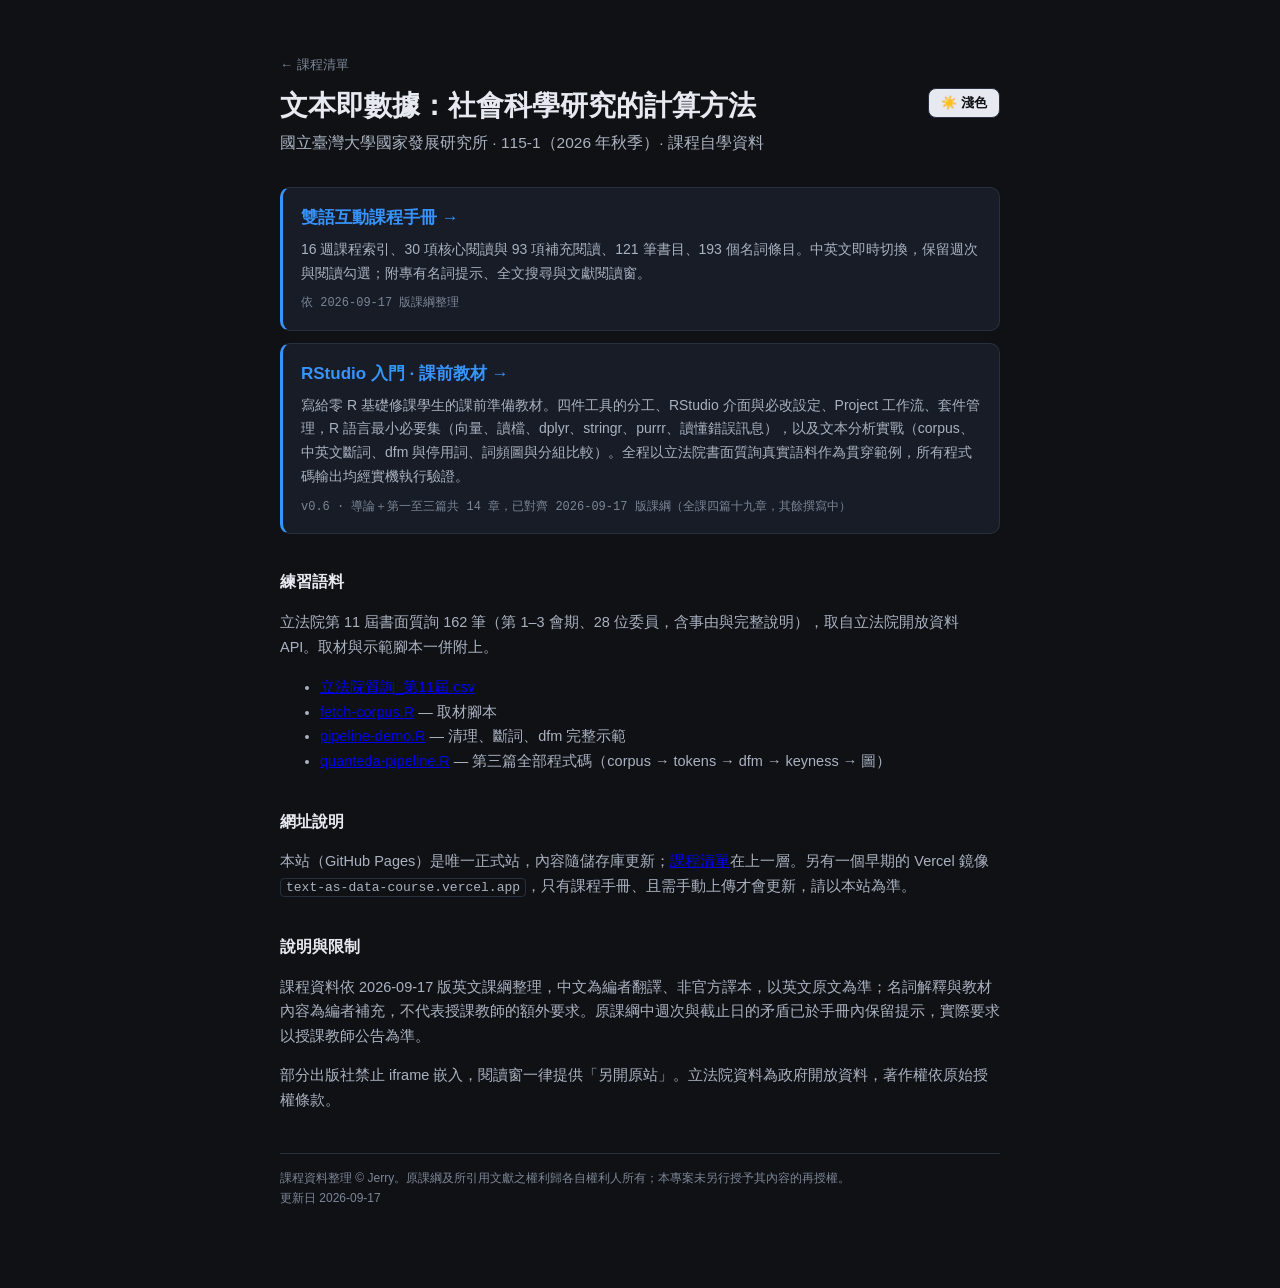
==== text-as-data/index.html @ 8518a61b "改為多課程結構：根首頁列出課程，各課獨立資料夾 - 新增根目錄 index.html 作為課程清單首頁（卡片式，附新增課程的說明與目錄結構圖） - 既有內容整體移入 text-as-data/（git" ====
<!DOCTYPE html>
<html lang="zh-Hant" data-theme="dark">
<head>
<meta charset="utf-8">
<meta name="viewport" content="width=device-width,initial-scale=1">
<title>文本即數據 · 課程資料</title>
<style>
  :root{--bg:#0f1115;--surface:#171c26;--text:#e6e9ef;--text-dim:#aab2c0;--text-faint:#7c8696;
    --border:#28303f;--accent:#3794ff;}
  html[data-theme="light"]{--bg:#f5f6f8;--surface:#ffffff;--text:#1b2430;--text-dim:#4a5566;
    --text-faint:#7c8696;--border:#dce0e8;--accent:#0a66c2;}
  *{box-sizing:border-box;}
  body{margin:0;background:var(--bg);color:var(--text);line-height:1.7;font-size:16px;
    font-family:-apple-system,BlinkMacSystemFont,"Segoe UI","PingFang TC","Microsoft JhengHei",sans-serif;
    -webkit-font-smoothing:antialiased;}
  .wrap{max-width:760px;margin:0 auto;padding:54px 20px 80px;}
  .top{display:flex;align-items:flex-start;gap:12px;margin-bottom:6px;}
  h1{font-size:28px;margin:0;line-height:1.3;}
  .themebtn{margin-left:auto;flex:0 0 auto;border:1px solid var(--border);border-radius:8px;
    padding:5px 12px;cursor:pointer;font-size:13px;font-weight:600;background:var(--text);color:var(--bg);}
  .sub{color:var(--text-dim);margin:4px 0 30px;font-size:15.5px;}
  a.card{display:block;text-decoration:none;color:inherit;background:var(--surface);
    border:1px solid var(--border);border-left:3px solid var(--accent);border-radius:10px;
    padding:16px 18px;margin:12px 0;}
  a.card:hover{border-color:var(--accent);}
  a.card .t{font-size:17px;font-weight:700;color:var(--accent);}
  a.card .d{font-size:14px;color:var(--text-dim);margin-top:5px;}
  a.card .m{font-size:12px;color:var(--text-faint);margin-top:8px;font-family:ui-monospace,monospace;}
  h2{font-size:16px;margin:34px 0 8px;}
  p,li{font-size:14.5px;color:var(--text-dim);}
  code{background:var(--bg);border:1px solid var(--border);padding:1px 5px;border-radius:4px;font-size:13px;}
  footer{margin-top:40px;padding-top:14px;border-top:1px solid var(--border);
    font-size:12px;color:var(--text-faint);}
</style>
</head>
<body>
<div class="wrap">
  <p style="margin:0 0 12px;font-size:13px;"><a href="../" style="color:var(--text-faint);text-decoration:none;">← 課程清單</a></p>
  <div class="top">
    <h1>文本即數據：社會科學研究的計算方法</h1>
    <button class="themebtn" id="themeBtn">☀️ 淺色</button>
  </div>
  <p class="sub">國立臺灣大學國家發展研究所 · 115-1（2026 年秋季）· 課程自學資料</p>

  <a class="card" href="text-as-data-course.html">
    <div class="t">雙語互動課程手冊 →</div>
    <div class="d">16 週課程索引、30 項核心閱讀與 93 項補充閱讀、121 筆書目、193 個名詞條目。中英文即時切換，保留週次與閱讀勾選；附專有名詞提示、全文搜尋與文獻閱讀窗。</div>
    <div class="m">依 2026-09-17 版課綱整理</div>
  </a>

  <a class="card" href="rstudio-intro.html">
    <div class="t">RStudio 入門 · 課前教材 →</div>
    <div class="d">寫給零 R 基礎修課學生的課前準備教材。四件工具的分工、RStudio 介面與必改設定、Project 工作流、套件管理，R 語言最小必要集（向量、讀檔、dplyr、stringr、purrr、讀懂錯誤訊息），以及文本分析實戰（corpus、中英文斷詞、dfm 與停用詞、詞頻圖與分組比較）。全程以立法院書面質詢真實語料作為貫穿範例，所有程式碼輸出均經實機執行驗證。</div>
    <div class="m">v0.6 · 導論＋第一至三篇共 14 章，已對齊 2026-09-17 版課綱（全課四篇十九章，其餘撰寫中）</div>
  </a>

  <h2>練習語料</h2>
  <p>立法院第 11 屆書面質詢 162 筆（第 1–3 會期、28 位委員，含事由與完整說明），取自立法院開放資料 API。取材與示範腳本一併附上。</p>
  <ul>
    <li><a href="data/%E7%AB%8B%E6%B3%95%E9%99%A2%E8%B3%AA%E8%A9%A2_%E7%AC%AC11%E5%B1%86.csv">立法院質詢_第11屆.csv</a></li>
    <li><a href="data/fetch-corpus.R">fetch-corpus.R</a> — 取材腳本</li>
    <li><a href="data/pipeline-demo.R">pipeline-demo.R</a> — 清理、斷詞、dfm 完整示範</li>
    <li><a href="data/quanteda-pipeline.R">quanteda-pipeline.R</a> — 第三篇全部程式碼（corpus → tokens → dfm → keyness → 圖）</li>
  </ul>

  <h2>網址說明</h2>
  <p>本站（GitHub Pages）是唯一正式站，內容隨儲存庫更新；<a href="../">課程清單</a>在上一層。另有一個早期的 Vercel 鏡像 <code>text-as-data-course.vercel.app</code>，只有課程手冊、且需手動上傳才會更新，請以本站為準。</p>

  <h2>說明與限制</h2>
  <p>課程資料依 2026-09-17 版英文課綱整理，中文為編者翻譯、非官方譯本，以英文原文為準；名詞解釋與教材內容為編者補充，不代表授課教師的額外要求。原課綱中週次與截止日的矛盾已於手冊內保留提示，實際要求以授課教師公告為準。</p>
  <p>部分出版社禁止 iframe 嵌入，閱讀窗一律提供「另開原站」。立法院資料為政府開放資料，著作權依原始授權條款。</p>

  <footer>
    課程資料整理 © Jerry。原課綱及所引用文獻之權利歸各自權利人所有；本專案未另行授予其內容的再授權。<br>
    更新日 2026-09-17
  </footer>
</div>
<script>
  var root=document.documentElement,btn=document.getElementById('themeBtn');
  function setTheme(t){root.setAttribute('data-theme',t);btn.textContent=(t==='dark'?'☀️ 淺色':'🌙 深色');}
  btn.addEventListener('click',function(){setTheme(root.getAttribute('data-theme')==='dark'?'light':'dark');});
  setTheme('dark');
</script>
</body>
</html>
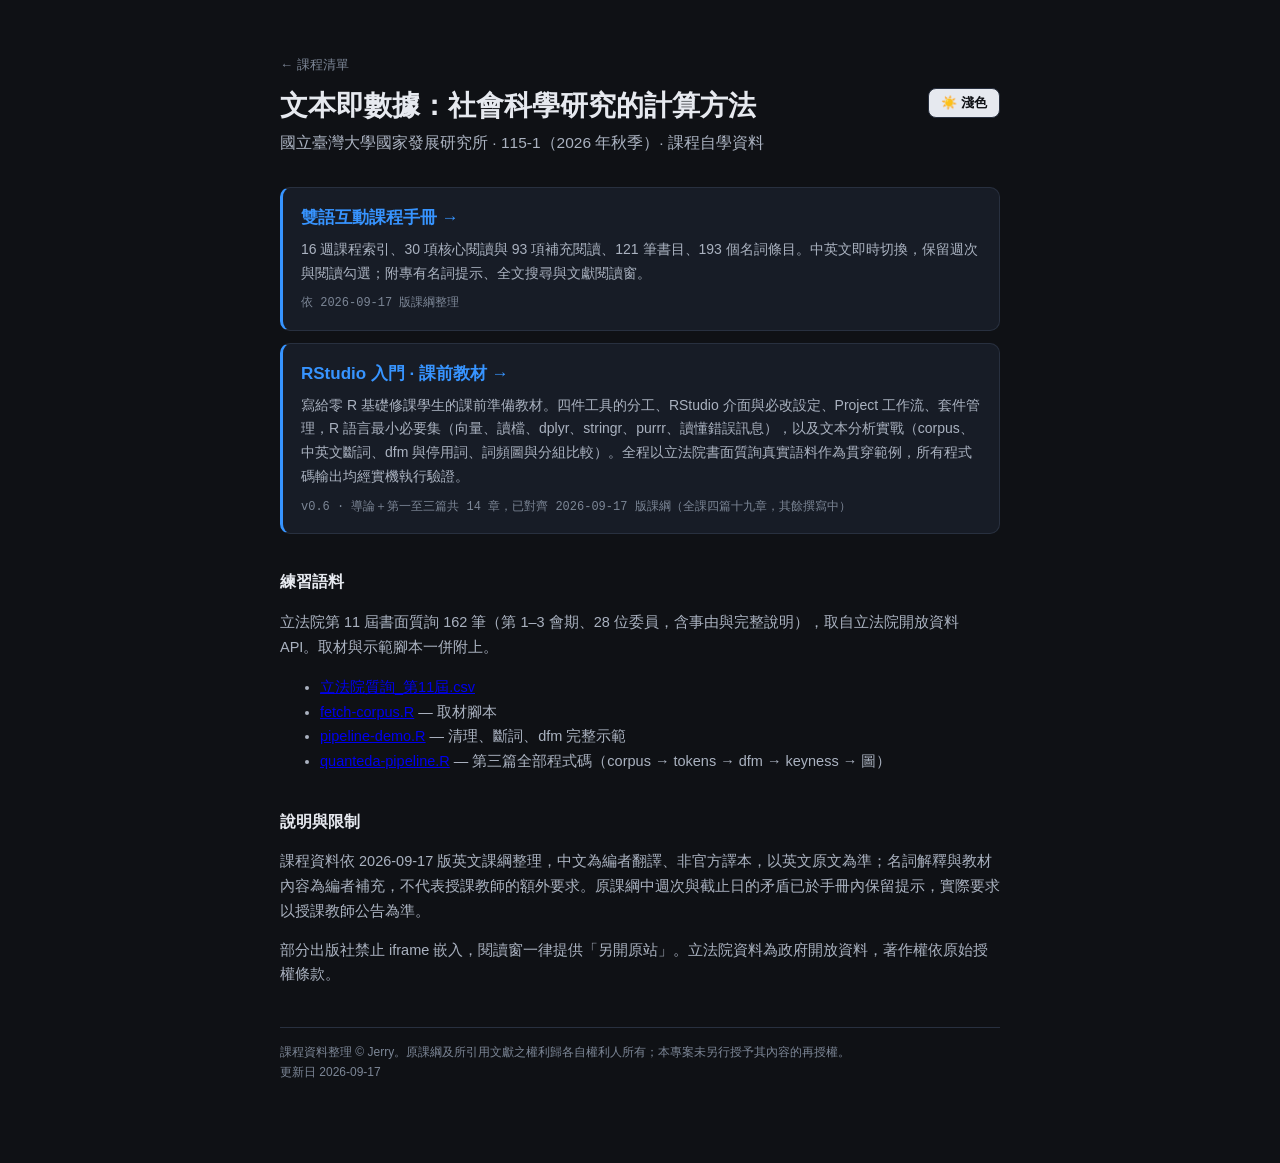
==== commit 366c5476: "首頁改版：移除管理用說明，重做對外版面 - 移除「這個站怎麼長大」與目錄結構圖、以及新增課程的操作說明（改只留在 README） - 移除轉址與 Vercel 鏡像的內部說明；課程頁的「網址說明」一併" ====
--- a/text-as-data/index.html
+++ b/text-as-data/index.html
@@ -63,9 +63,6 @@
     <li><a href="data/quanteda-pipeline.R">quanteda-pipeline.R</a> — 第三篇全部程式碼（corpus → tokens → dfm → keyness → 圖）</li>
   </ul>
 
-  <h2>網址說明</h2>
-  <p>本站（GitHub Pages）是唯一正式站，內容隨儲存庫更新；<a href="../">課程清單</a>在上一層。另有一個早期的 Vercel 鏡像 <code>text-as-data-course.vercel.app</code>，只有課程手冊、且需手動上傳才會更新，請以本站為準。</p>
-
   <h2>說明與限制</h2>
   <p>課程資料依 2026-09-17 版英文課綱整理，中文為編者翻譯、非官方譯本，以英文原文為準；名詞解釋與教材內容為編者補充，不代表授課教師的額外要求。原課綱中週次與截止日的矛盾已於手冊內保留提示，實際要求以授課教師公告為準。</p>
   <p>部分出版社禁止 iframe 嵌入，閱讀窗一律提供「另開原站」。立法院資料為政府開放資料，著作權依原始授權條款。</p>
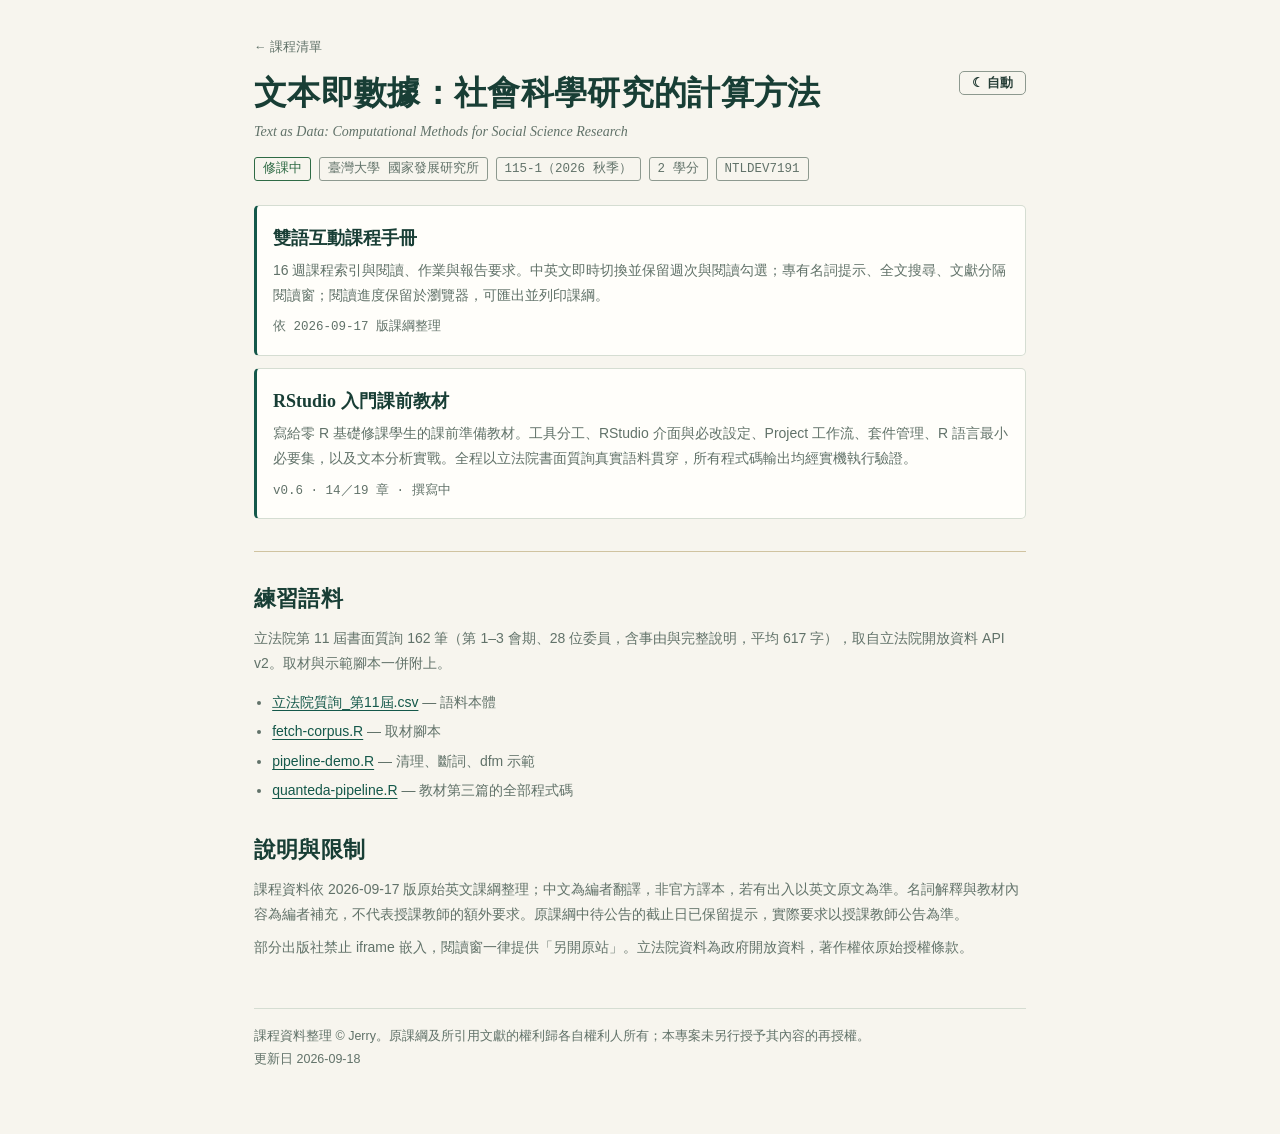
==== commit f2a0b879: "建立「紙與墨」設計系統，首頁與課程頁先行套用 以雙語課程手冊的米紙／墨綠／襯線語彙為全站標準，並補上它原本缺少的夜間版。  design/ - tokens.css：唯一真實來源，日間沿用手冊現值，夜" ====
--- a/text-as-data/index.html
+++ b/text-as-data/index.html
@@ -1,82 +1,90 @@
 <!DOCTYPE html>
-<html lang="zh-Hant" data-theme="dark">
+<html lang="zh-Hant">
 <head>
 <meta charset="utf-8">
 <meta name="viewport" content="width=device-width,initial-scale=1">
 <title>文本即數據 · 課程資料</title>
+<meta name="description" content="文本即數據：社會科學研究的計算方法 — 課程手冊、課前教材與練習語料。">
+<script>(function(){try{var t=localStorage.getItem('class-theme');
+if(t==='light'||t==='dark')document.documentElement.setAttribute('data-theme',t);}catch(e){}})();</script>
+<link rel="stylesheet" href="../design/tokens.css">
 <style>
-  :root{--bg:#0f1115;--surface:#171c26;--text:#e6e9ef;--text-dim:#aab2c0;--text-faint:#7c8696;
-    --border:#28303f;--accent:#3794ff;}
-  html[data-theme="light"]{--bg:#f5f6f8;--surface:#ffffff;--text:#1b2430;--text-dim:#4a5566;
-    --text-faint:#7c8696;--border:#dce0e8;--accent:#0a66c2;}
-  *{box-sizing:border-box;}
-  body{margin:0;background:var(--bg);color:var(--text);line-height:1.7;font-size:16px;
-    font-family:-apple-system,BlinkMacSystemFont,"Segoe UI","PingFang TC","Microsoft JhengHei",sans-serif;
-    -webkit-font-smoothing:antialiased;}
-  .wrap{max-width:760px;margin:0 auto;padding:54px 20px 80px;}
-  .top{display:flex;align-items:flex-start;gap:12px;margin-bottom:6px;}
-  h1{font-size:28px;margin:0;line-height:1.3;}
-  .themebtn{margin-left:auto;flex:0 0 auto;border:1px solid var(--border);border-radius:8px;
-    padding:5px 12px;cursor:pointer;font-size:13px;font-weight:600;background:var(--text);color:var(--bg);}
-  .sub{color:var(--text-dim);margin:4px 0 30px;font-size:15.5px;}
-  a.card{display:block;text-decoration:none;color:inherit;background:var(--surface);
-    border:1px solid var(--border);border-left:3px solid var(--accent);border-radius:10px;
-    padding:16px 18px;margin:12px 0;}
-  a.card:hover{border-color:var(--accent);}
-  a.card .t{font-size:17px;font-weight:700;color:var(--accent);}
-  a.card .d{font-size:14px;color:var(--text-dim);margin-top:5px;}
-  a.card .m{font-size:12px;color:var(--text-faint);margin-top:8px;font-family:ui-monospace,monospace;}
-  h2{font-size:16px;margin:34px 0 8px;}
-  p,li{font-size:14.5px;color:var(--text-dim);}
-  code{background:var(--bg);border:1px solid var(--border);padding:1px 5px;border-radius:4px;font-size:13px;}
-  footer{margin-top:40px;padding-top:14px;border-top:1px solid var(--border);
-    font-size:12px;color:var(--text-faint);}
+  .wrap{max-width:var(--measure-ui);margin:0 auto;padding:var(--sp-6) var(--sp-5) var(--sp-8);}
+  .masthead{display:flex;align-items:flex-start;gap:var(--sp-4);}
+  .masthead h1{font-size:var(--fs-h1);}
+  .cen{font-family:var(--font-serif);font-style:italic;font-size:var(--fs-sm);
+    color:var(--muted);margin:var(--sp-1) 0 var(--sp-3);}
+  .tags{display:flex;flex-wrap:wrap;gap:var(--sp-2);margin-bottom:var(--sp-5);}
+
+  .res{display:grid;gap:var(--sp-3);margin-bottom:var(--sp-6);}
+  .res a{display:block;text-decoration:none;color:var(--text);background:var(--surface);
+    border:1px solid var(--line);border-left:3px solid var(--accent);
+    border-radius:var(--r-md);padding:var(--sp-4) var(--sp-4);
+    transition:border-color var(--motion);}
+  .res a:hover{border-color:var(--accent);}
+  .res .n{font-family:var(--font-serif);font-size:var(--fs-h3);color:var(--heading);
+    font-weight:600;display:block;margin-bottom:var(--sp-1);}
+  .res .d{font-size:var(--fs-sm);color:var(--muted);display:block;}
+  .res .m{font-size:var(--fs-xs);color:var(--muted);font-family:var(--font-mono);
+    display:block;margin-top:var(--sp-2);}
+
+  h2{margin:var(--sp-6) 0 var(--sp-3);}
+  p{font-size:var(--fs-sm);color:var(--muted);margin:var(--sp-2) 0;}
+  ul{font-size:var(--fs-sm);color:var(--muted);padding-left:1.3em;}
+  li{margin:var(--sp-1) 0;}
+  @media(max-width:560px){ .wrap{padding:var(--sp-5) var(--sp-4) var(--sp-7);} }
 </style>
 </head>
 <body>
 <div class="wrap">
-  <p style="margin:0 0 12px;font-size:13px;"><a href="../" style="color:var(--text-faint);text-decoration:none;">← 課程清單</a></p>
-  <div class="top">
+  <a class="c-back" href="../">← 課程清單</a>
+
+  <div class="masthead">
     <h1>文本即數據：社會科學研究的計算方法</h1>
-    <button class="themebtn" id="themeBtn">☀️ 淺色</button>
+    <button class="c-theme" data-theme-toggle style="margin-left:auto"></button>
   </div>
-  <p class="sub">國立臺灣大學國家發展研究所 · 115-1（2026 年秋季）· 課程自學資料</p>
+  <p class="cen">Text as Data: Computational Methods for Social Science Research</p>
+  <div class="tags">
+    <span class="c-tag c-tag--on">修課中</span>
+    <span class="c-tag">臺灣大學 國家發展研究所</span>
+    <span class="c-tag">115-1（2026 秋季）</span>
+    <span class="c-tag">2 學分</span>
+    <span class="c-tag">NTLDEV7191</span>
+  </div>
 
-  <a class="card" href="text-as-data-course.html">
-    <div class="t">雙語互動課程手冊 →</div>
-    <div class="d">16 週課程索引、30 項核心閱讀與 93 項補充閱讀、121 筆書目、193 個名詞條目。中英文即時切換，保留週次與閱讀勾選；附專有名詞提示、全文搜尋與文獻閱讀窗。</div>
-    <div class="m">依 2026-09-17 版課綱整理</div>
-  </a>
+  <div class="res">
+    <a href="text-as-data-course.html">
+      <span class="n">雙語互動課程手冊</span>
+      <span class="d">16 週課程索引與閱讀、作業與報告要求。中英文即時切換並保留週次與閱讀勾選；專有名詞提示、全文搜尋、文獻分隔閱讀窗；閱讀進度保留於瀏覽器，可匯出並列印課綱。</span>
+      <span class="m">依 2026-09-17 版課綱整理</span>
+    </a>
+    <a href="rstudio-intro.html">
+      <span class="n">RStudio 入門課前教材</span>
+      <span class="d">寫給零 R 基礎修課學生的課前準備教材。工具分工、RStudio 介面與必改設定、Project 工作流、套件管理、R 語言最小必要集，以及文本分析實戰。全程以立法院書面質詢真實語料貫穿，所有程式碼輸出均經實機執行驗證。</span>
+      <span class="m">v0.6 · 14／19 章 · 撰寫中</span>
+    </a>
+  </div>
 
-  <a class="card" href="rstudio-intro.html">
-    <div class="t">RStudio 入門 · 課前教材 →</div>
-    <div class="d">寫給零 R 基礎修課學生的課前準備教材。四件工具的分工、RStudio 介面與必改設定、Project 工作流、套件管理，R 語言最小必要集（向量、讀檔、dplyr、stringr、purrr、讀懂錯誤訊息），以及文本分析實戰（corpus、中英文斷詞、dfm 與停用詞、詞頻圖與分組比較）。全程以立法院書面質詢真實語料作為貫穿範例，所有程式碼輸出均經實機執行驗證。</div>
-    <div class="m">v0.6 · 導論＋第一至三篇共 14 章，已對齊 2026-09-17 版課綱（全課四篇十九章，其餘撰寫中）</div>
-  </a>
+  <hr class="c-rule-gold">
 
   <h2>練習語料</h2>
-  <p>立法院第 11 屆書面質詢 162 筆（第 1–3 會期、28 位委員，含事由與完整說明），取自立法院開放資料 API。取材與示範腳本一併附上。</p>
+  <p>立法院第 11 屆書面質詢 162 筆（第 1–3 會期、28 位委員，含事由與完整說明，平均 617 字），取自立法院開放資料 API v2。取材與示範腳本一併附上。</p>
   <ul>
-    <li><a href="data/%E7%AB%8B%E6%B3%95%E9%99%A2%E8%B3%AA%E8%A9%A2_%E7%AC%AC11%E5%B1%86.csv">立法院質詢_第11屆.csv</a></li>
+    <li><a href="data/%E7%AB%8B%E6%B3%95%E9%99%A2%E8%B3%AA%E8%A9%A2_%E7%AC%AC11%E5%B1%86.csv">立法院質詢_第11屆.csv</a> — 語料本體</li>
     <li><a href="data/fetch-corpus.R">fetch-corpus.R</a> — 取材腳本</li>
-    <li><a href="data/pipeline-demo.R">pipeline-demo.R</a> — 清理、斷詞、dfm 完整示範</li>
-    <li><a href="data/quanteda-pipeline.R">quanteda-pipeline.R</a> — 第三篇全部程式碼（corpus → tokens → dfm → keyness → 圖）</li>
+    <li><a href="data/pipeline-demo.R">pipeline-demo.R</a> — 清理、斷詞、dfm 示範</li>
+    <li><a href="data/quanteda-pipeline.R">quanteda-pipeline.R</a> — 教材第三篇的全部程式碼</li>
   </ul>
 
   <h2>說明與限制</h2>
-  <p>課程資料依 2026-09-17 版英文課綱整理，中文為編者翻譯、非官方譯本，以英文原文為準；名詞解釋與教材內容為編者補充，不代表授課教師的額外要求。原課綱中週次與截止日的矛盾已於手冊內保留提示，實際要求以授課教師公告為準。</p>
+  <p>課程資料依 2026-09-17 版原始英文課綱整理；中文為編者翻譯，非官方譯本，若有出入以英文原文為準。名詞解釋與教材內容為編者補充，不代表授課教師的額外要求。原課綱中待公告的截止日已保留提示，實際要求以授課教師公告為準。</p>
   <p>部分出版社禁止 iframe 嵌入，閱讀窗一律提供「另開原站」。立法院資料為政府開放資料，著作權依原始授權條款。</p>
 
-  <footer>
-    課程資料整理 © Jerry。原課綱及所引用文獻之權利歸各自權利人所有；本專案未另行授予其內容的再授權。<br>
-    更新日 2026-09-17
+  <footer class="c-foot">
+    課程資料整理 © Jerry。原課綱及所引用文獻的權利歸各自權利人所有；本專案未另行授予其內容的再授權。<br>
+    更新日 2026-09-18
   </footer>
 </div>
-<script>
-  var root=document.documentElement,btn=document.getElementById('themeBtn');
-  function setTheme(t){root.setAttribute('data-theme',t);btn.textContent=(t==='dark'?'☀️ 淺色':'🌙 深色');}
-  btn.addEventListener('click',function(){setTheme(root.getAttribute('data-theme')==='dark'?'light':'dark');});
-  setTheme('dark');
-</script>
+<script src="../design/theme.js"></script>
 </body>
 </html>
--- a/design/tokens.css
+++ b/design/tokens.css
@@ -0,0 +1,173 @@
+/* ============================================================
+   紙與墨 — class 設計系統代幣 v1
+   由 design/tokens.json 產生，勿手改任何色碼。
+   單檔頁面（教材、手冊）內嵌此檔副本；站台頁以 <link> 引用。
+   ============================================================ */
+
+:root{
+  /* ── 色彩：日間（米紙）─────────────────────────── */
+  --bg:#f7f5ee;            /* 紙 */
+  --surface:#fffefa;       /* 浮起的紙 */
+  --surface-2:#f1efe5;     /* 凹陷的紙：程式碼、引文 */
+  --text:#253d36;          /* 墨 */
+  --heading:#183e35;       /* 濃墨 */
+  --muted:#617269;         /* 淡墨 */
+  --line:#d5ddd2;          /* 裝飾分隔線 */
+  --line-strong:#8d998f;   /* 互動元件邊界（達 3:1）*/
+  --accent:#14584a;        /* 連結與操作：深墨綠 */
+  --accent-weak:#e4ebe4;   /* 強調底 */
+  --gold:#b19b62;          /* 金：僅裝飾，不承載資訊 */
+  --gold-ink:#7d6430;      /* 金：可承載資訊的深色版 */
+  --warn:#81562c;
+  --ok:#2f6b45;
+  --code-bg:#f1efe5;
+  --selection:#e8e2cd;
+
+  /* ── 字體 ──────────────────────────────────── */
+  --font-serif:"Songti TC","Noto Serif TC",Georgia,"Times New Roman",serif;
+  --font-sans:"PingFang TC","Noto Sans TC","Microsoft JhengHei",-apple-system,
+              BlinkMacSystemFont,"Segoe UI",sans-serif;
+  --font-mono:ui-monospace,"SFMono-Regular",Menlo,Consolas,monospace;
+
+  /* ── 字級（標題襯線、內文無襯線）──────────────── */
+  --fs-hero:clamp(28px,3.2vw,44px);
+  --fs-h1:clamp(25px,2.6vw,34px);
+  --fs-h2:22px;
+  --fs-h3:18px;
+  --fs-body:16px;
+  --fs-sm:14px;
+  --fs-xs:12.5px;
+  --lh-body:1.8;           /* 紙的行高：寬鬆 */
+  --lh-tight:1.35;
+
+  /* ── 版面 ──────────────────────────────────── */
+  --measure-read:min(46vw,640px);  /* 長文閱讀寬 */
+  --measure-ui:820px;              /* 站台頁內容寬 */
+  --sp-1:4px; --sp-2:8px; --sp-3:12px; --sp-4:16px;
+  --sp-5:24px; --sp-6:32px; --sp-7:48px; --sp-8:64px;
+
+  /* ── 形狀與動態（紙＝近乎方正、無陰影）────────── */
+  --r-sm:3px; --r-md:5px; --r-lg:8px;
+  --motion:120ms ease;
+
+  color-scheme:light;
+}
+
+/* ── 色彩：夜間（檯燈下的紙）────────────────────── */
+:root[data-theme="dark"]{
+  --bg:#171d1a;
+  --surface:#1d2421;
+  --surface-2:#232b28;
+  --text:#e8e4d8;
+  --heading:#f4f1e6;
+  --muted:#9faba2;
+  --line:#2f3a35;
+  --line-strong:#5d6b64;
+  --accent:#7fc3a8;
+  --accent-weak:#1f2b27;
+  --gold:#b19b62;
+  --gold-ink:#c9ad72;
+  --warn:#d9a66a;
+  --ok:#79c08d;
+  --code-bg:#131816;
+  --selection:#2e3a31;
+
+  color-scheme:dark;
+}
+
+/* 未手動選擇時跟隨作業系統 */
+@media (prefers-color-scheme:dark){
+  :root:not([data-theme="light"]){
+    --bg:#171d1a; --surface:#1d2421; --surface-2:#232b28;
+    --text:#e8e4d8; --heading:#f4f1e6; --muted:#9faba2;
+    --line:#2f3a35; --line-strong:#5d6b64;
+    --accent:#7fc3a8; --accent-weak:#1f2b27;
+    --gold:#b19b62; --gold-ink:#c9ad72;
+    --warn:#d9a66a; --ok:#79c08d;
+    --code-bg:#131816; --selection:#2e3a31;
+    color-scheme:dark;
+  }
+}
+
+/* ============================================================
+   基礎樣式
+   ============================================================ */
+*{box-sizing:border-box;}
+html{-webkit-text-size-adjust:100%;}
+body{
+  margin:0;background:var(--bg);color:var(--text);
+  font:var(--fs-body)/var(--lh-body) var(--font-sans);
+  -webkit-font-smoothing:antialiased;text-rendering:optimizeLegibility;
+}
+::selection{background:var(--selection);}
+
+h1,h2,h3{font-family:var(--font-serif);font-weight:600;color:var(--heading);
+  line-height:var(--lh-tight);letter-spacing:.01em;margin:0;}
+h1{font-size:var(--fs-h1);} h2{font-size:var(--fs-h2);} h3{font-size:var(--fs-h3);}
+
+a{color:var(--accent);text-underline-offset:3px;text-decoration-thickness:1px;}
+a:hover{text-decoration-thickness:2px;}
+
+code,kbd,samp{font-family:var(--font-mono);font-size:.88em;
+  background:var(--code-bg);border:1px solid var(--line);
+  border-radius:var(--r-sm);padding:1px 5px;overflow-wrap:anywhere;}
+pre{background:var(--code-bg);border:1px solid var(--line);border-radius:var(--r-md);
+  padding:var(--sp-4);overflow-x:auto;font-family:var(--font-mono);
+  font-size:13.5px;line-height:1.7;}
+pre code{background:none;border:0;padding:0;font-size:inherit;}
+
+table{border-collapse:collapse;width:100%;font-size:var(--fs-sm);}
+th,td{border:1px solid var(--line);padding:var(--sp-2) var(--sp-3);
+  text-align:left;vertical-align:top;}
+th{background:var(--surface-2);color:var(--heading);font-weight:600;}
+
+hr{border:0;border-top:1px solid var(--line);margin:var(--sp-6) 0;}
+
+:focus-visible{outline:2px solid var(--accent);outline-offset:2px;border-radius:var(--r-sm);}
+
+/* ============================================================
+   共用元件
+   ============================================================ */
+
+/* 返回上一層 */
+.c-back{display:inline-block;font-size:var(--fs-xs);color:var(--muted);
+  text-decoration:none;margin-bottom:var(--sp-3);}
+.c-back:hover{color:var(--accent);}
+
+/* 主題切換鈕 */
+.c-theme{border:1px solid var(--line-strong);background:transparent;color:var(--text);
+  border-radius:var(--r-md);padding:5px 12px;cursor:pointer;
+  font:600 var(--fs-xs)/1 var(--font-sans);transition:border-color var(--motion),color var(--motion);}
+.c-theme:hover{border-color:var(--accent);color:var(--accent);}
+
+/* 卡片 */
+.c-card{background:var(--surface);border:1px solid var(--line);
+  border-radius:var(--r-lg);padding:var(--sp-5) var(--sp-5);}
+
+/* 標籤 */
+.c-tag{display:inline-block;font:var(--fs-xs)/1.6 var(--font-mono);
+  border:1px solid var(--line-strong);border-radius:var(--r-sm);
+  padding:1px 8px;color:var(--muted);white-space:nowrap;}
+.c-tag--on{color:var(--ok);border-color:var(--ok);}
+.c-tag--gold{color:var(--gold-ink);border-color:var(--gold-ink);}
+
+/* 提示框 */
+.c-note{border:1px solid var(--line);border-left:3px solid var(--accent);
+  border-radius:var(--r-md);background:var(--surface);
+  padding:var(--sp-3) var(--sp-4);margin:var(--sp-4) 0;}
+.c-note--warn{border-left-color:var(--warn);}
+.c-note--gold{border-left-color:var(--gold);}
+.c-note__t{font-weight:700;font-size:var(--fs-sm);color:var(--heading);margin-bottom:2px;}
+.c-note p{margin:4px 0;font-size:var(--fs-sm);color:var(--muted);}
+
+/* 金色細飾線：唯一允許單獨使用 --gold 的地方 */
+.c-rule-gold{border:0;border-top:1px solid var(--gold);opacity:.55;margin:var(--sp-5) 0;}
+
+/* 頁尾 */
+.c-foot{margin-top:var(--sp-7);padding-top:var(--sp-4);
+  border-top:1px solid var(--line);font-size:var(--fs-xs);color:var(--muted);}
+
+@media print{
+  :root{--bg:#fff;--surface:#fff;--text:#000;--heading:#000;}
+  .c-theme,.c-back{display:none;}
+}
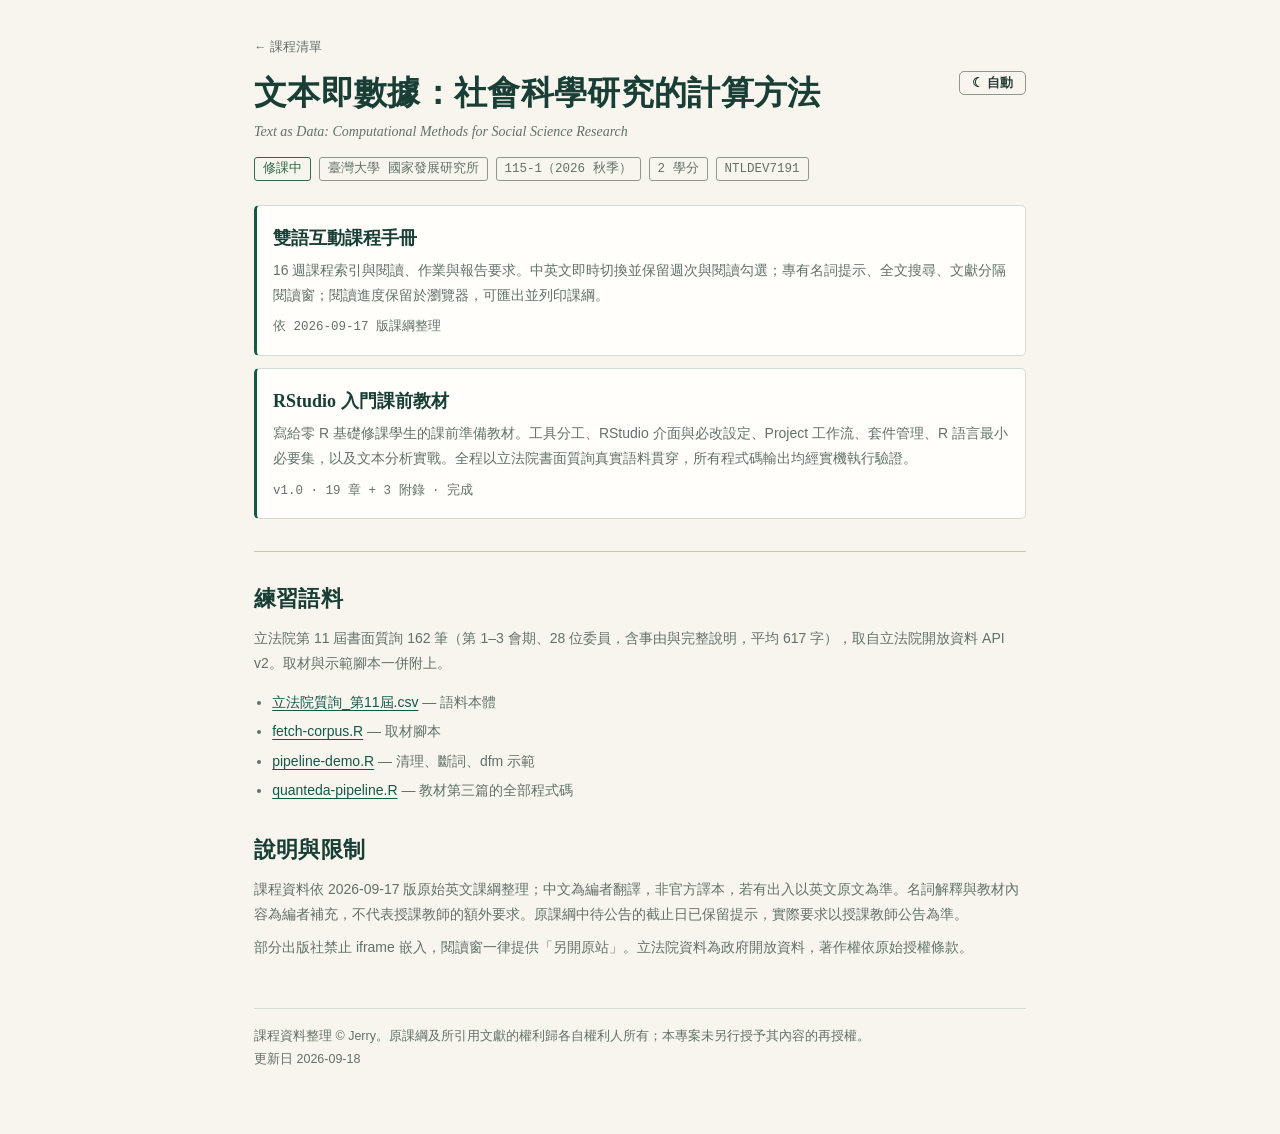
==== commit 82d4ae8a: "教材完成：新增第 15–19 章與附錄 A–C，版本 v1.0 - ch15 Quarto → LaTeX/Overleaf 交接（含實跑的 booktabs 表與巨集檔） - ch16 GitHub" ====
--- a/text-as-data/index.html
+++ b/text-as-data/index.html
@@ -61,7 +61,7 @@
     <a href="rstudio-intro.html">
       <span class="n">RStudio 入門課前教材</span>
       <span class="d">寫給零 R 基礎修課學生的課前準備教材。工具分工、RStudio 介面與必改設定、Project 工作流、套件管理、R 語言最小必要集，以及文本分析實戰。全程以立法院書面質詢真實語料貫穿，所有程式碼輸出均經實機執行驗證。</span>
-      <span class="m">v0.6 · 14／19 章 · 撰寫中</span>
+      <span class="m">v1.0 · 19 章 + 3 附錄 · 完成</span>
     </a>
   </div>
 
--- a/design/tokens.css
+++ b/design/tokens.css
@@ -1,5 +1,5 @@
 /* ============================================================
-   紙與墨 — class 設計系統代幣 v1
+   紙與墨 — class 設計系統代幣 v1.2
    由 design/tokens.json 產生，勿手改任何色碼。
    單檔頁面（教材、手冊）內嵌此檔副本；站台頁以 <link> 引用。
    ============================================================ */
@@ -19,9 +19,11 @@
   --gold:#b19b62;          /* 金：僅裝飾，不承載資訊 */
   --gold-ink:#7d6430;      /* 金：可承載資訊的深色版 */
   --warn:#81562c;
+  --danger:#8c3a2e;
   --ok:#2f6b45;
   --code-bg:#f1efe5;
   --selection:#e8e2cd;
+  --shadow-panel:0 8px 32px #183e3530;  /* 僅限浮動面板 */
 
   /* ── 字體 ──────────────────────────────────── */
   --font-serif:"Songti TC","Noto Serif TC",Georgia,"Times New Roman",serif;
@@ -68,9 +70,11 @@
   --gold:#b19b62;
   --gold-ink:#c9ad72;
   --warn:#d9a66a;
+  --danger:#e0907f;
   --ok:#79c08d;
   --code-bg:#131816;
   --selection:#2e3a31;
+  --shadow-panel:0 8px 32px #00000066;
 
   color-scheme:dark;
 }
@@ -83,8 +87,9 @@
     --line:#2f3a35; --line-strong:#5d6b64;
     --accent:#7fc3a8; --accent-weak:#1f2b27;
     --gold:#b19b62; --gold-ink:#c9ad72;
-    --warn:#d9a66a; --ok:#79c08d;
+    --warn:#d9a66a; --danger:#e0907f; --ok:#79c08d;
     --code-bg:#131816; --selection:#2e3a31;
+    --shadow-panel:0 8px 32px #00000066;
     color-scheme:dark;
   }
 }
@@ -157,6 +162,7 @@
   padding:var(--sp-3) var(--sp-4);margin:var(--sp-4) 0;}
 .c-note--warn{border-left-color:var(--warn);}
 .c-note--gold{border-left-color:var(--gold);}
+.c-note--danger{border-left-color:var(--danger);}
 .c-note__t{font-weight:700;font-size:var(--fs-sm);color:var(--heading);margin-bottom:2px;}
 .c-note p{margin:4px 0;font-size:var(--fs-sm);color:var(--muted);}
 
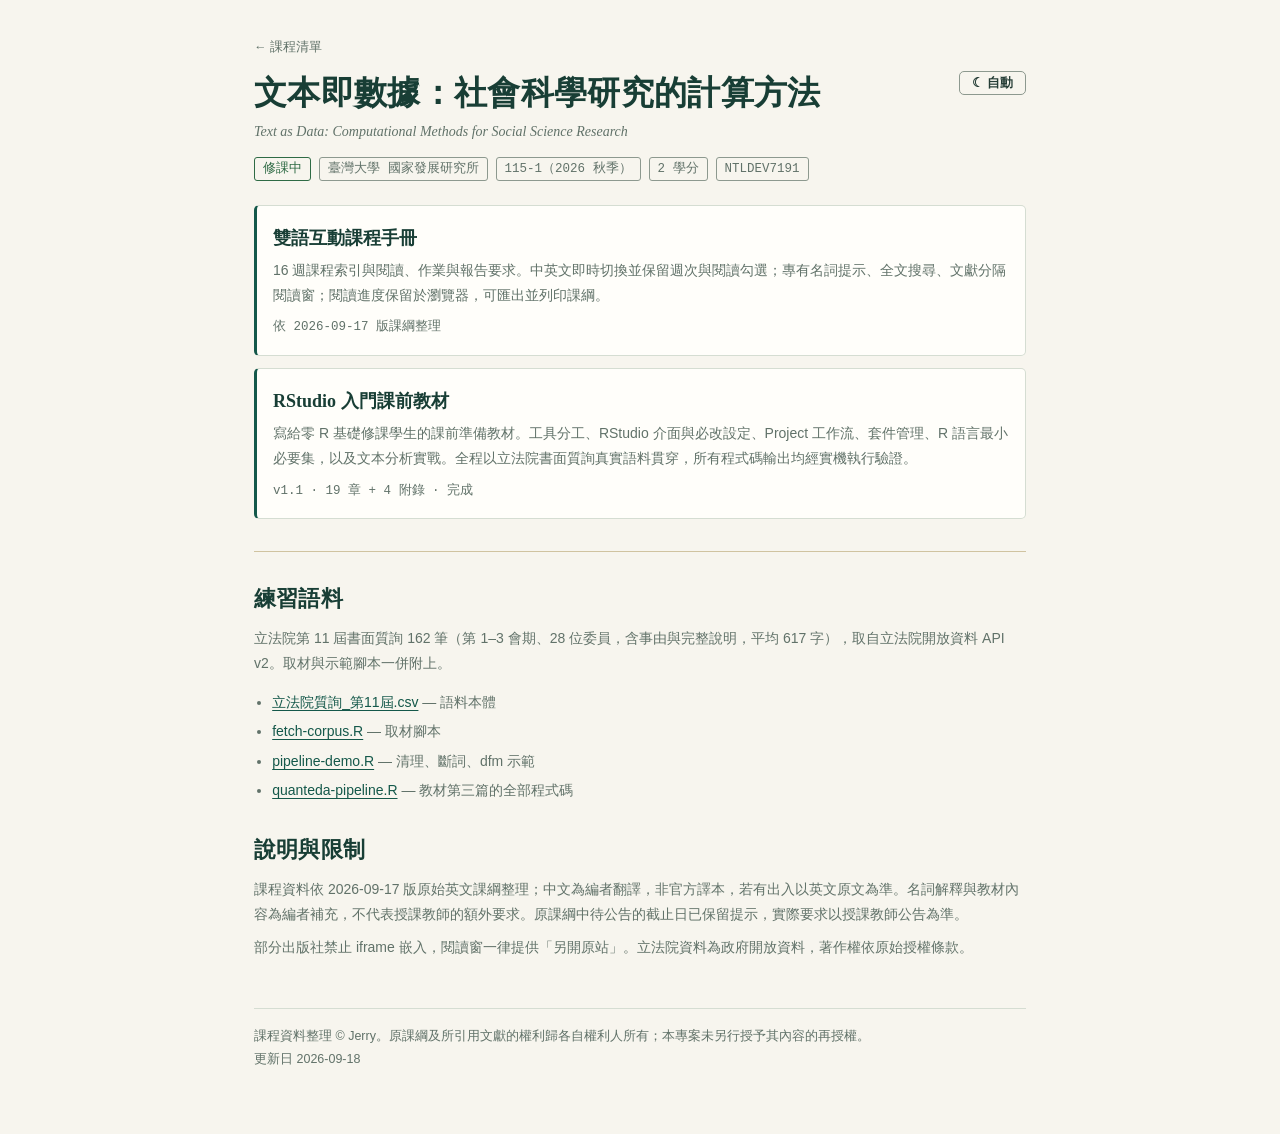
==== commit 81c61d73: "教材 v1.1：依第 1、2 週投影片補齊 quanteda 操作，新增附錄 D 對照老師 W1（36 頁）與 W2（58 頁）投影片後補上的缺口，所有輸出皆於 R 4.6.1 + quanteda " ====
--- a/text-as-data/index.html
+++ b/text-as-data/index.html
@@ -61,7 +61,7 @@
     <a href="rstudio-intro.html">
       <span class="n">RStudio 入門課前教材</span>
       <span class="d">寫給零 R 基礎修課學生的課前準備教材。工具分工、RStudio 介面與必改設定、Project 工作流、套件管理、R 語言最小必要集，以及文本分析實戰。全程以立法院書面質詢真實語料貫穿，所有程式碼輸出均經實機執行驗證。</span>
-      <span class="m">v1.0 · 19 章 + 3 附錄 · 完成</span>
+      <span class="m">v1.1 · 19 章 + 4 附錄 · 完成</span>
     </a>
   </div>
 
